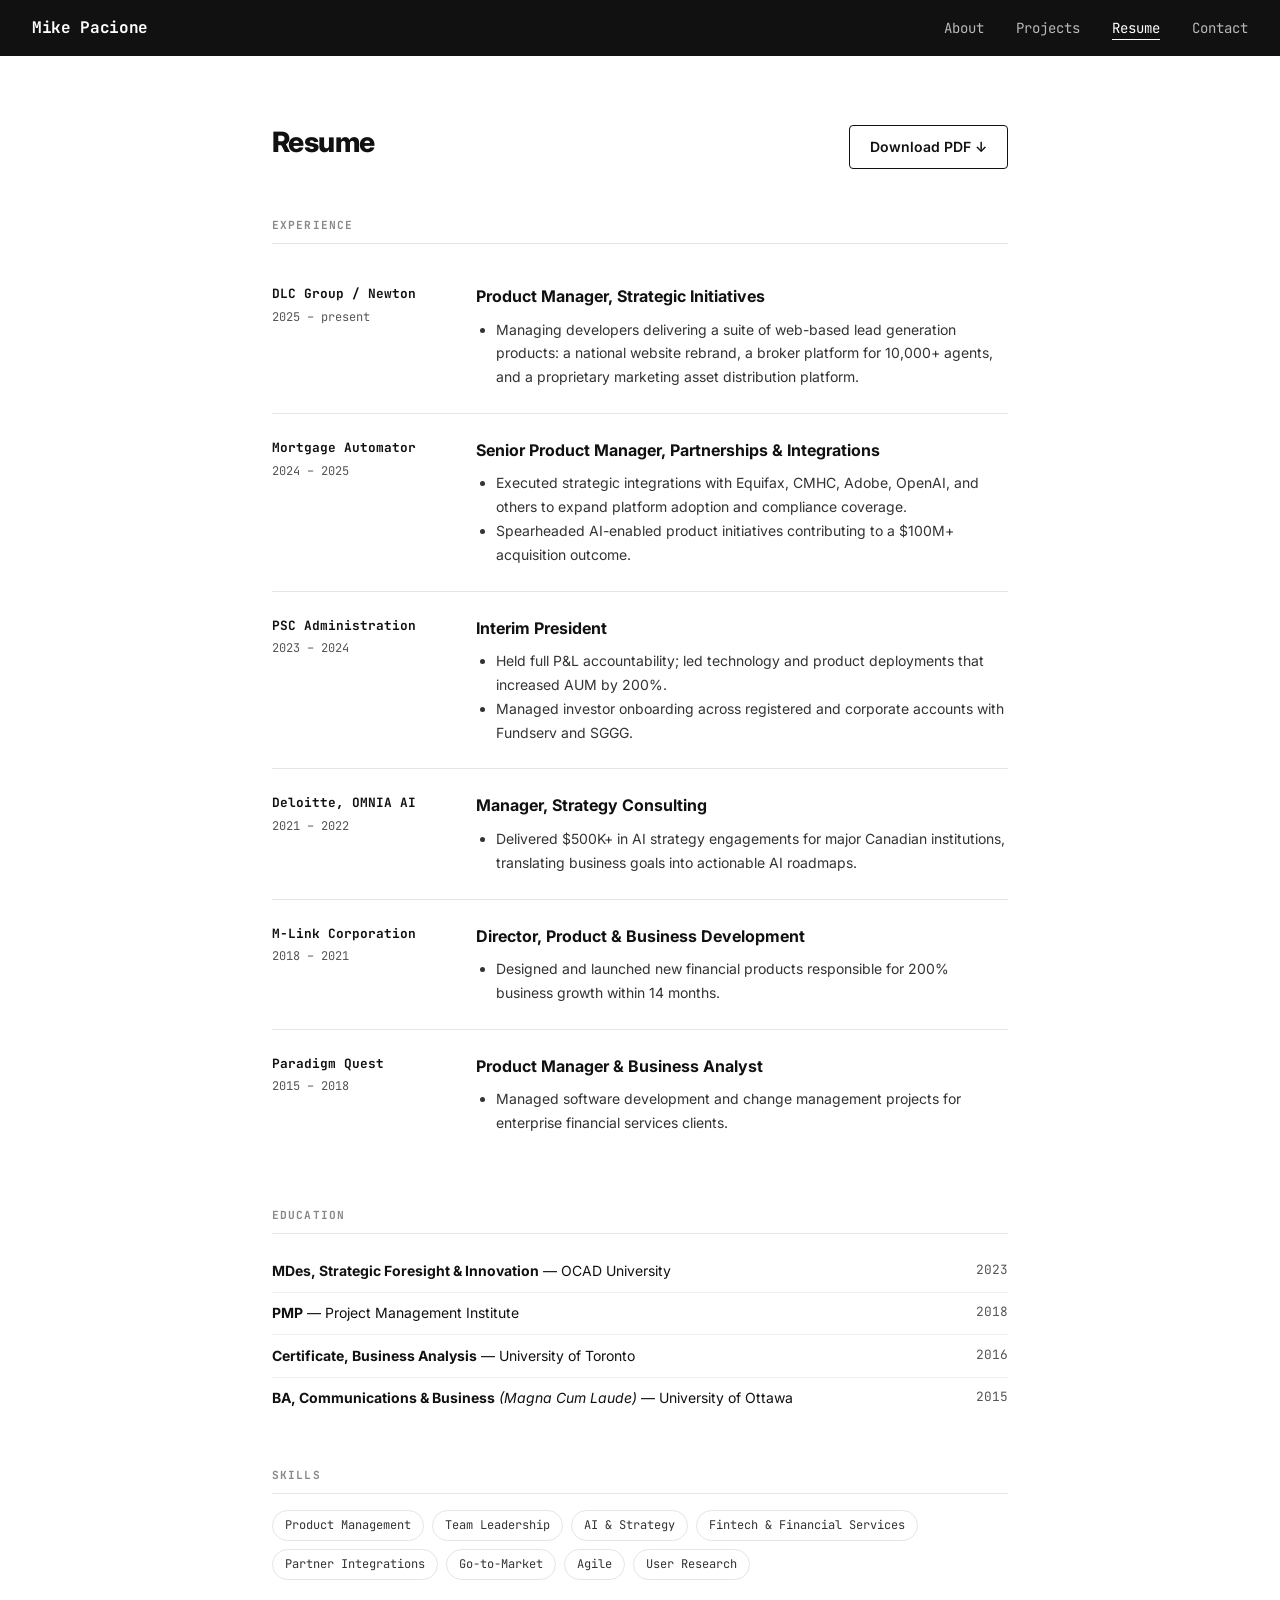
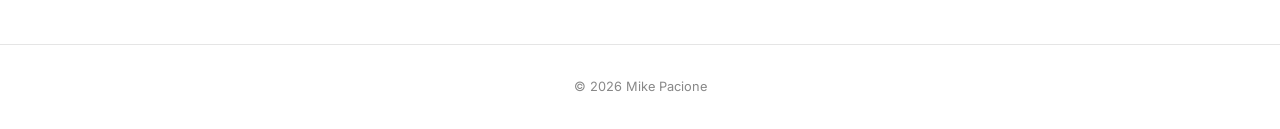
==== resume.html @ ede93f7d "feat: add Resume page with timeline layout" ====
<!DOCTYPE html>
<html lang="en">
<head>
  <meta charset="UTF-8">
  <meta name="viewport" content="width=device-width, initial-scale=1.0">
  <title>Resume — Mike Pacione</title>
  <link rel="preconnect" href="https://fonts.googleapis.com">
  <link href="https://fonts.googleapis.com/css2?family=Inter:wght@400;600&family=JetBrains+Mono:wght@400;500&display=swap" rel="stylesheet">
  <link rel="stylesheet" href="styles.css">
</head>
<body>
  <nav class="nav">
    <a href="index.html" class="nav-brand">Mike Pacione</a>
    <button class="nav-toggle" aria-label="Toggle menu">&#9776;</button>
    <ul class="nav-links">
      <li><a href="index.html">About</a></li>
      <li><a href="projects.html">Projects</a></li>
      <li><a href="resume.html">Resume</a></li>
      <li><a href="contact.html">Contact</a></li>
    </ul>
  </nav>

  <main class="container">
    <div style="display:flex; align-items:baseline; justify-content:space-between; flex-wrap:wrap; gap:1rem; margin-bottom:2.5rem;">
      <h2 style="margin-bottom:0;">Resume</h2>
      <a href="assets/Mike_Pacione_Resume.pdf" download class="btn btn-outline">Download PDF &darr;</a>
    </div>

    <!-- Experience -->
    <div class="resume-section">
      <div class="resume-section-title">Experience</div>
      <div class="timeline">

        <div class="timeline-entry">
          <div class="timeline-left">
            <div class="timeline-company">DLC Group / Newton</div>
            <div class="timeline-dates">2025 &ndash; present</div>
          </div>
          <div class="timeline-right">
            <div class="timeline-role">Product Manager, Strategic Initiatives</div>
            <ul class="timeline-bullets">
              <li>Managing developers delivering a suite of web-based lead generation products: a national website rebrand, a broker platform for 10,000+ agents, and a proprietary marketing asset distribution platform.</li>
            </ul>
          </div>
        </div>

        <div class="timeline-entry">
          <div class="timeline-left">
            <div class="timeline-company">Mortgage Automator</div>
            <div class="timeline-dates">2024 &ndash; 2025</div>
          </div>
          <div class="timeline-right">
            <div class="timeline-role">Senior Product Manager, Partnerships &amp; Integrations</div>
            <ul class="timeline-bullets">
              <li>Executed strategic integrations with Equifax, CMHC, Adobe, OpenAI, and others to expand platform adoption and compliance coverage.</li>
              <li>Spearheaded AI-enabled product initiatives contributing to a $100M+ acquisition outcome.</li>
            </ul>
          </div>
        </div>

        <div class="timeline-entry">
          <div class="timeline-left">
            <div class="timeline-company">PSC Administration</div>
            <div class="timeline-dates">2023 &ndash; 2024</div>
          </div>
          <div class="timeline-right">
            <div class="timeline-role">Interim President</div>
            <ul class="timeline-bullets">
              <li>Held full P&amp;L accountability; led technology and product deployments that increased AUM by 200%.</li>
              <li>Managed investor onboarding across registered and corporate accounts with Fundserv and SGGG.</li>
            </ul>
          </div>
        </div>

        <div class="timeline-entry">
          <div class="timeline-left">
            <div class="timeline-company">Deloitte, OMNIA AI</div>
            <div class="timeline-dates">2021 &ndash; 2022</div>
          </div>
          <div class="timeline-right">
            <div class="timeline-role">Manager, Strategy Consulting</div>
            <ul class="timeline-bullets">
              <li>Delivered $500K+ in AI strategy engagements for major Canadian institutions, translating business goals into actionable AI roadmaps.</li>
            </ul>
          </div>
        </div>

        <div class="timeline-entry">
          <div class="timeline-left">
            <div class="timeline-company">M-Link Corporation</div>
            <div class="timeline-dates">2018 &ndash; 2021</div>
          </div>
          <div class="timeline-right">
            <div class="timeline-role">Director, Product &amp; Business Development</div>
            <ul class="timeline-bullets">
              <li>Designed and launched new financial products responsible for 200% business growth within 14 months.</li>
            </ul>
          </div>
        </div>

        <div class="timeline-entry">
          <div class="timeline-left">
            <div class="timeline-company">Paradigm Quest</div>
            <div class="timeline-dates">2015 &ndash; 2018</div>
          </div>
          <div class="timeline-right">
            <div class="timeline-role">Product Manager &amp; Business Analyst</div>
            <ul class="timeline-bullets">
              <li>Managed software development and change management projects for enterprise financial services clients.</li>
            </ul>
          </div>
        </div>

      </div>
    </div>

    <!-- Education -->
    <div class="resume-section">
      <div class="resume-section-title">Education</div>
      <div class="timeline">
        <div class="edu-entry">
          <div><strong>MDes, Strategic Foresight &amp; Innovation</strong> &mdash; OCAD University</div>
          <div class="edu-year">2023</div>
        </div>
        <div class="edu-entry">
          <div><strong>PMP</strong> &mdash; Project Management Institute</div>
          <div class="edu-year">2018</div>
        </div>
        <div class="edu-entry">
          <div><strong>Certificate, Business Analysis</strong> &mdash; University of Toronto</div>
          <div class="edu-year">2016</div>
        </div>
        <div class="edu-entry">
          <div><strong>BA, Communications &amp; Business</strong> <em>(Magna Cum Laude)</em> &mdash; University of Ottawa</div>
          <div class="edu-year">2015</div>
        </div>
      </div>
    </div>

    <!-- Skills -->
    <div class="resume-section">
      <div class="resume-section-title">Skills</div>
      <div class="skills-list">
        <span class="skill-tag">Product Management</span>
        <span class="skill-tag">Team Leadership</span>
        <span class="skill-tag">AI &amp; Strategy</span>
        <span class="skill-tag">Fintech &amp; Financial Services</span>
        <span class="skill-tag">Partner Integrations</span>
        <span class="skill-tag">Go-to-Market</span>
        <span class="skill-tag">Agile</span>
        <span class="skill-tag">User Research</span>
      </div>
    </div>

  </main>

  <footer>
    <p>&copy; 2026 Mike Pacione</p>
  </footer>

  <script src="main.js"></script>
</body>
</html>
---- styles.css ----
/* Reset */
*, *::before, *::after { box-sizing: border-box; margin: 0; padding: 0; }

/* Base */
body {
  font-family: 'Inter', system-ui, -apple-system, sans-serif;
  color: #111;
  background: #fff;
  line-height: 1.6;
}

a { color: inherit; }

/* Nav */
.nav {
  background: #111;
  color: #fff;
  padding: 0 2rem;
  display: flex;
  align-items: center;
  justify-content: space-between;
  height: 56px;
  position: sticky;
  top: 0;
  z-index: 100;
}

.nav-brand {
  font-family: 'JetBrains Mono', monospace;
  font-weight: 700;
  font-size: 1rem;
  color: #fff;
  text-decoration: none;
  letter-spacing: -0.02em;
}

.nav-links {
  display: flex;
  gap: 2rem;
  list-style: none;
}

.nav-links a {
  font-family: 'JetBrains Mono', monospace;
  color: #fff;
  text-decoration: none;
  font-size: 0.875rem;
  opacity: 0.7;
  transition: opacity 0.15s;
  padding-bottom: 2px;
}

.nav-links a:hover,
.nav-links a.active {
  opacity: 1;
  border-bottom: 1px solid #fff;
}

.nav-toggle {
  display: none;
  background: none;
  border: none;
  color: #fff;
  cursor: pointer;
  font-size: 1.4rem;
  line-height: 1;
  padding: 4px;
}

/* Mobile nav */
@media (max-width: 640px) {
  .nav-toggle { display: block; }
  .nav-links {
    display: none;
    flex-direction: column;
    position: absolute;
    top: 56px;
    left: 0;
    right: 0;
    background: #111;
    padding: 1rem 2rem 1.5rem;
    gap: 1rem;
  }
  .nav-links.open { display: flex; }
}

/* Page container */
.container {
  max-width: 800px;
  margin: 0 auto;
  padding: 4rem 2rem;
}

/* Typography */
h1 {
  font-family: 'Helvetica Neue', Helvetica, Arial, sans-serif;
  font-size: clamp(2.5rem, 6vw, 4rem);
  font-weight: 700;
  letter-spacing: -0.03em;
  line-height: 1.1;
}

h2 {
  font-size: 1.75rem;
  font-weight: 800;
  letter-spacing: -0.02em;
  margin-bottom: 2rem;
}

h3 {
  font-size: 1.1rem;
  font-weight: 700;
}

.credentials {
  font-family: 'JetBrains Mono', monospace;
  font-size: 0.85rem;
  color: #888;
  margin-top: 0.5rem;
  letter-spacing: 0.04em;
}

.tagline {
  font-family: 'JetBrains Mono', monospace;
  font-size: 0.85rem;
  color: #888;
  margin-top: 0.25rem;
  letter-spacing: 0.04em;
}

/* Accent block (left border) */
.accent {
  border-left: 3px solid #111;
  padding-left: 1.25rem;
  margin-top: 2rem;
  color: #333;
}

/* Buttons */
.btn {
  display: inline-block;
  padding: 0.6rem 1.25rem;
  border-radius: 4px;
  font-size: 0.875rem;
  font-weight: 600;
  text-decoration: none;
  cursor: pointer;
  transition: background 0.15s, color 0.15s;
}

.btn-primary {
  background: #111;
  color: #fff;
  border: 1.5px solid #111;
}

.btn-primary:hover { background: #333; border-color: #333; }

.btn-outline {
  background: transparent;
  color: #111;
  border: 1.5px solid #111;
}

.btn-outline:hover { background: #f5f5f5; }

.btn-group {
  display: flex;
  gap: 0.75rem;
  flex-wrap: wrap;
  margin-top: 2rem;
}

/* Bio tags */
.tag-list {
  display: flex;
  flex-wrap: wrap;
  gap: 8px;
  margin-top: 1.25rem;
}

.tag {
  font-family: 'JetBrains Mono', monospace;
  padding: 6px 14px;
  border-radius: 5px;
  font-size: 0.75rem;
  font-weight: 500;
  letter-spacing: 0.01em;
}

.tag--solid { background: #111; color: #fff; }

.tag--outline {
  border: 1.5px solid #ccc;
  color: #444;
}

/* Project cards */
.cards {
  display: grid;
  grid-template-columns: 1fr;
  gap: 1.5rem;
}

.card {
  border: 1px solid #e5e5e5;
  border-radius: 8px;
  padding: 1.5rem;
}

.card-title {
  font-size: 1.1rem;
  font-weight: 700;
  margin-bottom: 0.25rem;
}

.card-tagline {
  font-size: 0.875rem;
  color: #555;
  margin-bottom: 0.75rem;
}

.card-description {
  font-size: 0.9rem;
  color: #333;
  line-height: 1.6;
  margin-bottom: 1rem;
}

.card-footer {
  display: flex;
  align-items: center;
  justify-content: space-between;
  flex-wrap: wrap;
  gap: 0.5rem;
}

.status-tag {
  font-family: 'JetBrains Mono', monospace;
  font-size: 0.72rem;
  font-weight: 500;
  padding: 0.2rem 0.6rem;
  border-radius: 100px;
  letter-spacing: 0.03em;
}

.status-live { background: #e6f4ea; color: #1a7f37; }
.status-dev { background: #f0f0f0; color: #555; }

/* Timeline (resume) */
.timeline { margin-top: 1rem; }

.timeline-entry {
  display: grid;
  grid-template-columns: 180px 1fr;
  gap: 1.5rem;
  padding: 1.5rem 0;
  border-bottom: 1px solid #e5e5e5;
}

.timeline-entry:last-child { border-bottom: none; }

.timeline-left {
  font-size: 0.875rem;
}

.timeline-company {
  font-family: 'JetBrains Mono', monospace;
  font-weight: 700;
  font-size: 0.8rem;
}

.timeline-dates {
  font-family: 'JetBrains Mono', monospace;
  color: #555;
  font-size: 0.75rem;
  margin-top: 0.2rem;
}

.timeline-role {
  font-weight: 700;
  margin-bottom: 0.5rem;
}

.timeline-bullets {
  padding-left: 1.25rem;
  font-size: 0.875rem;
  color: #333;
  line-height: 1.7;
}

.resume-section { margin-top: 3rem; }

.resume-section-title {
  font-family: 'JetBrains Mono', monospace;
  font-size: 0.7rem;
  font-weight: 700;
  text-transform: uppercase;
  letter-spacing: 0.1em;
  color: #888;
  margin-bottom: 1rem;
  padding-bottom: 0.5rem;
  border-bottom: 1px solid #e5e5e5;
}

.edu-entry {
  display: grid;
  grid-template-columns: 1fr auto;
  gap: 1rem;
  padding: 0.6rem 0;
  font-size: 0.875rem;
  border-bottom: 1px solid #f0f0f0;
}

.edu-entry:last-child { border-bottom: none; }

.edu-year {
  font-family: 'JetBrains Mono', monospace;
  color: #555;
  white-space: nowrap;
  font-size: 0.8rem;
}

.skills-list {
  display: flex;
  flex-wrap: wrap;
  gap: 0.5rem;
  margin-top: 0.5rem;
}

.skill-tag {
  font-family: 'JetBrains Mono', monospace;
  font-size: 0.75rem;
  padding: 0.3rem 0.75rem;
  border: 1px solid #e5e5e5;
  border-radius: 100px;
  color: #333;
}

/* Contact links */
.contact-links {
  display: flex;
  flex-direction: column;
  gap: 1rem;
  margin-top: 2rem;
}

.contact-link {
  display: flex;
  align-items: center;
  gap: 1rem;
  padding: 1rem 1.25rem;
  border: 1px solid #e5e5e5;
  border-radius: 8px;
  text-decoration: none;
  color: #111;
  font-weight: 600;
  font-size: 0.9rem;
  transition: background 0.15s;
}

.contact-link:hover { background: #f9f9f9; }

.contact-icon {
  font-family: 'JetBrains Mono', monospace;
  font-size: 1.1rem;
  width: 2rem;
  text-align: center;
}

/* Footer */
footer {
  border-top: 1px solid #e5e5e5;
  padding: 2rem;
  text-align: center;
  font-size: 0.8rem;
  color: #888;
}

/* Mobile responsive */
@media (max-width: 640px) {
  .container { padding: 2.5rem 1.25rem; }
  .timeline-entry { grid-template-columns: 1fr; gap: 0.25rem; }
  .timeline-left { display: flex; gap: 0.75rem; align-items: baseline; }
  .timeline-dates::before { content: "·"; margin-right: 0.75rem; }
}
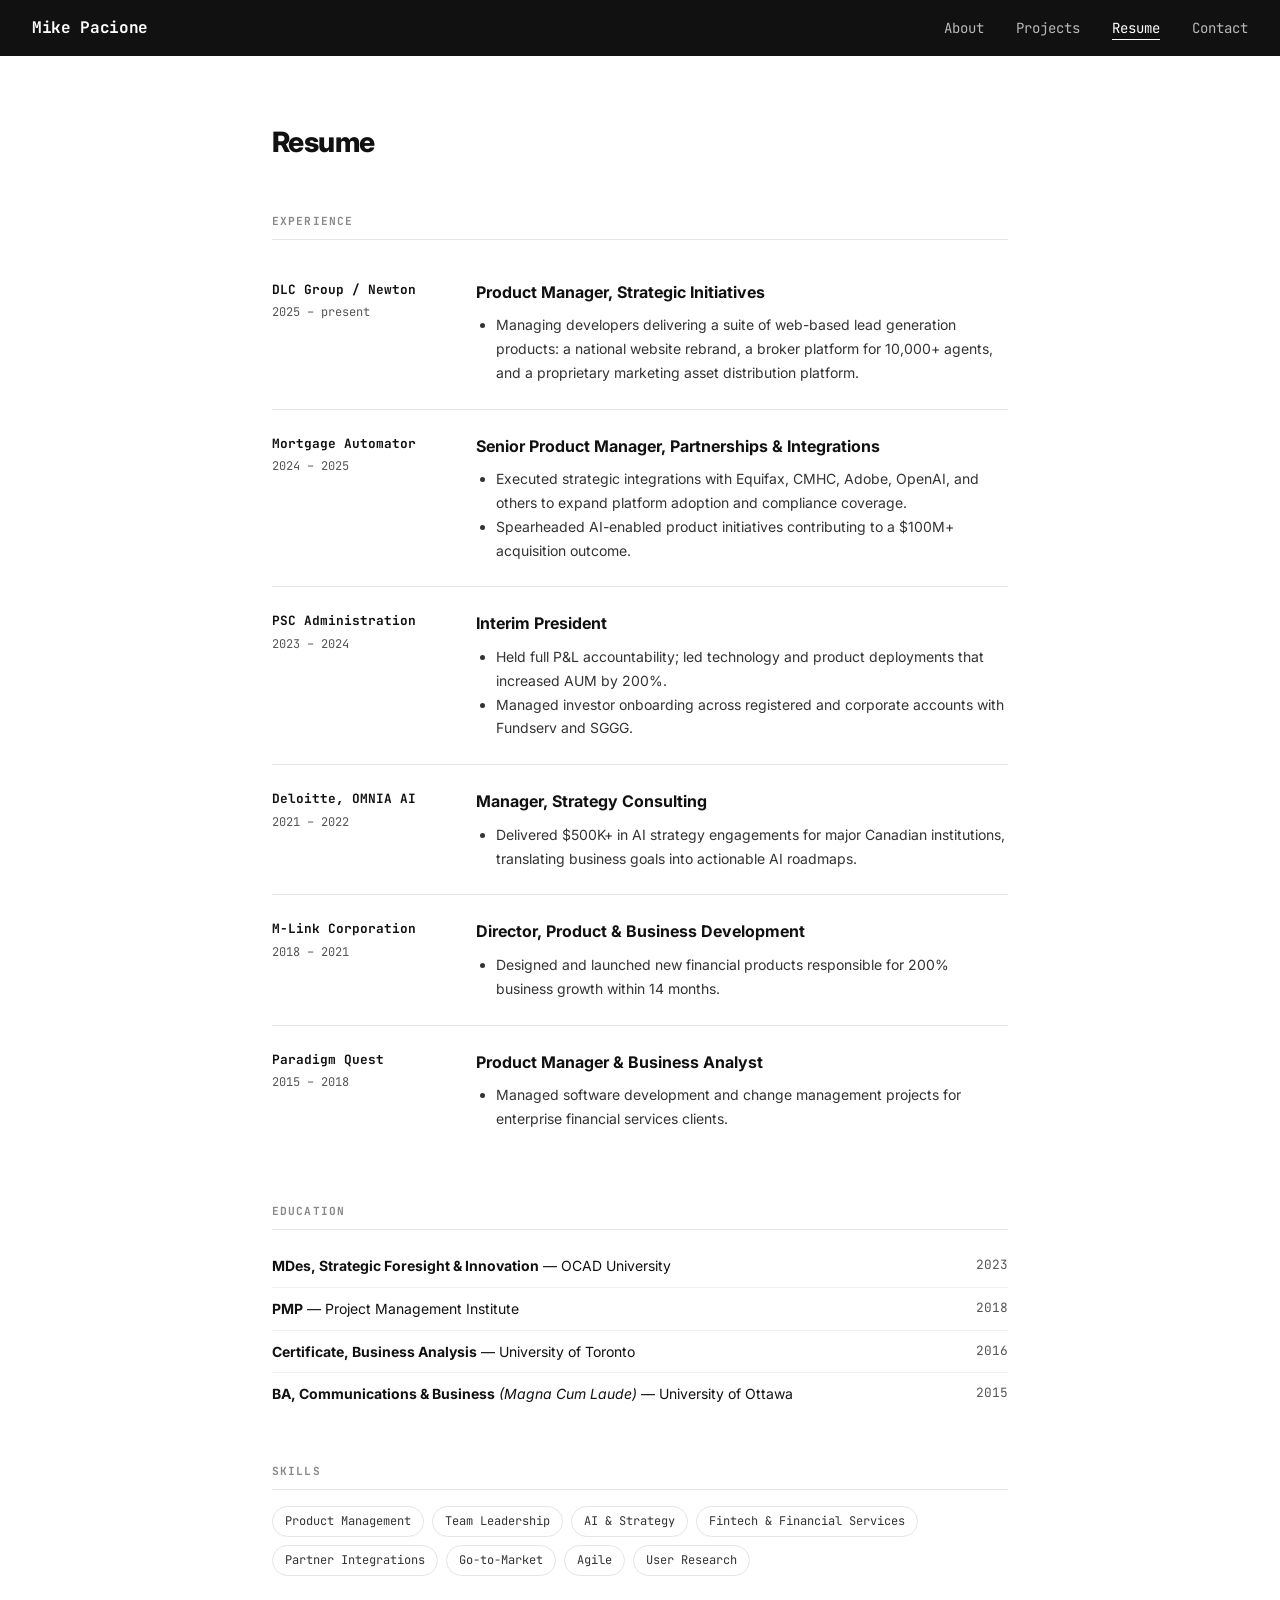
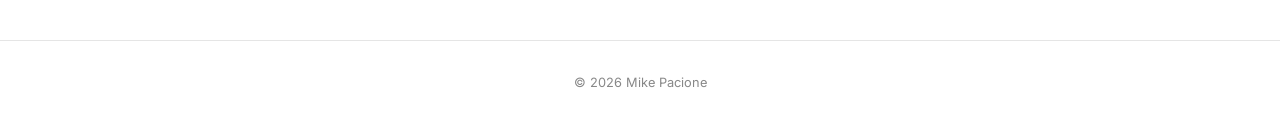
==== commit bc790328: "chore: remove PDF download button until PDF is ready" ====
--- a/resume.html
+++ b/resume.html
@@ -21,10 +21,7 @@
   </nav>
 
   <main class="container">
-    <div style="display:flex; align-items:baseline; justify-content:space-between; flex-wrap:wrap; gap:1rem; margin-bottom:2.5rem;">
-      <h2 style="margin-bottom:0;">Resume</h2>
-      <a href="assets/Mike_Pacione_Resume.pdf" download class="btn btn-outline">Download PDF &darr;</a>
-    </div>
+    <h2>Resume</h2>
 
     <!-- Experience -->
     <div class="resume-section">
